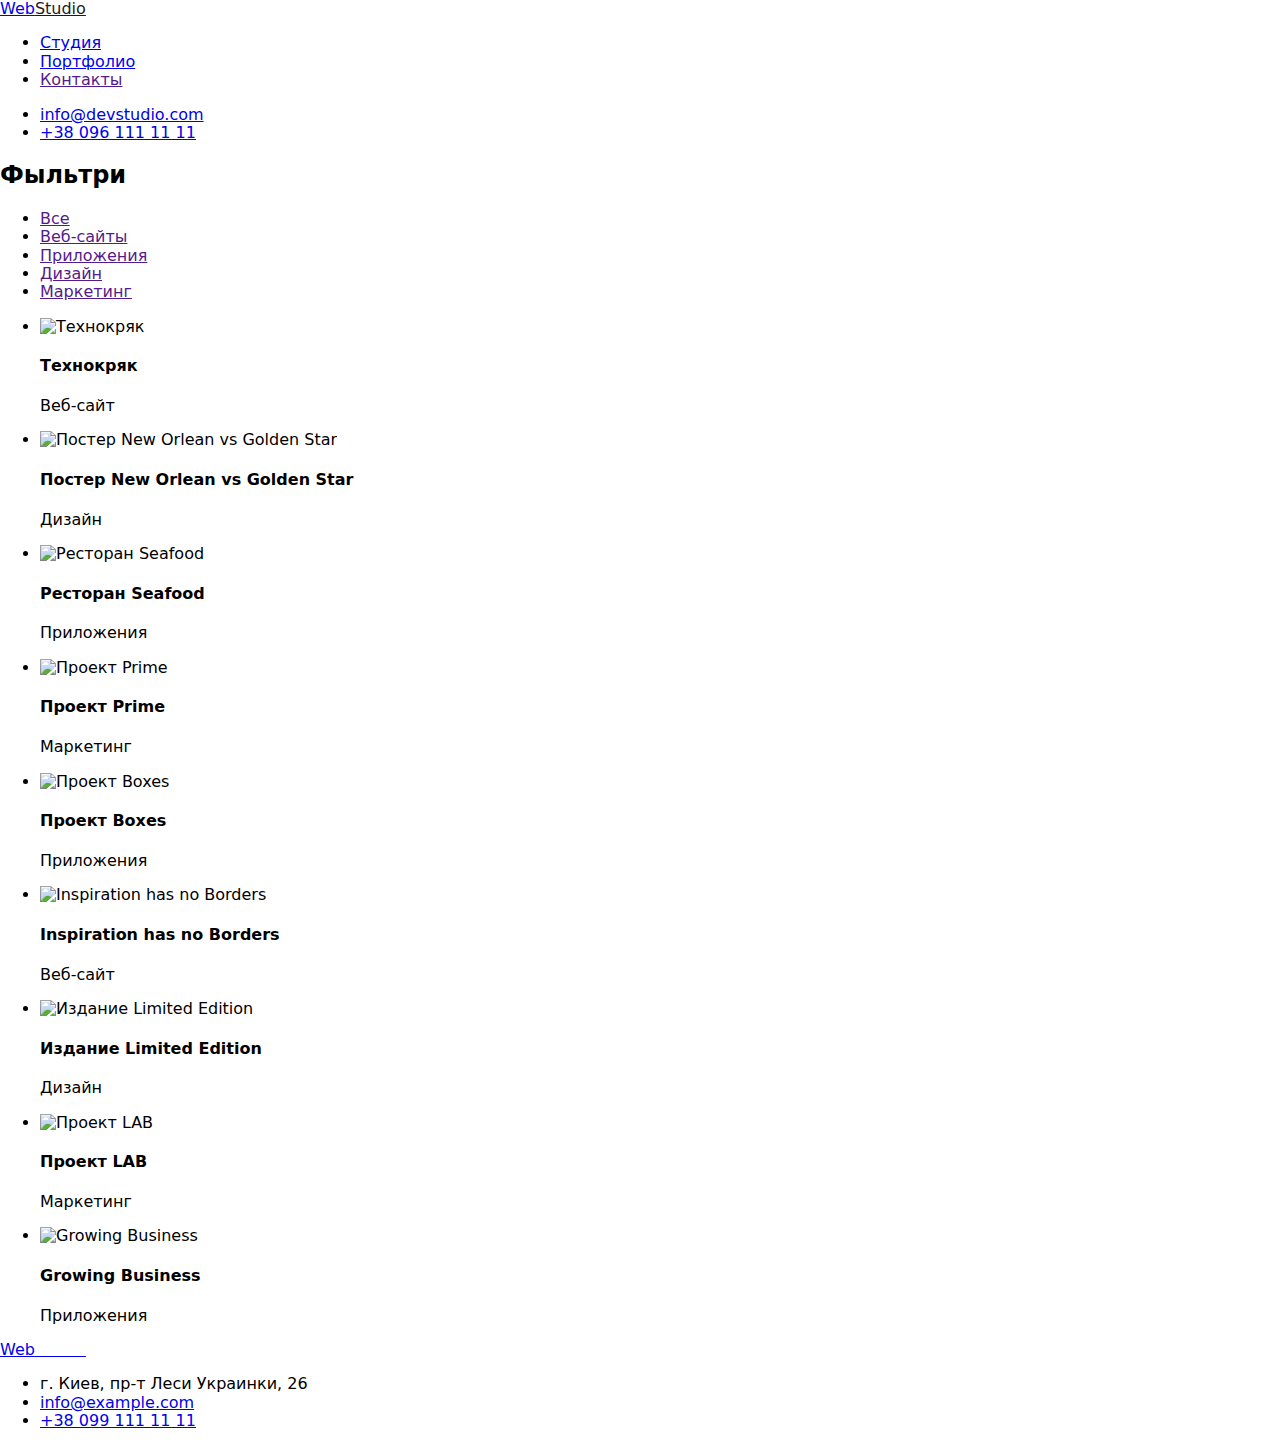
==== portfolio.html @ 4fbc5dbd "html" ====
<!DOCTYPE html>
<html lang="ru">
  <head>
    <meta charset="UTF-8" />
    <meta name="viewport" content="width=device-width, initial-scale=1.0" />
    <link
      href="https://fonts.googleapis.com/css2?family=Oleo+Script&family=Raleway:wght@700&family=Roboto:ital,wght@0,400;0,500;0,700;0,900;1,700&display=swap"
      rel="stylesheet"
    />
    <link
      rel="stylesheet"
      href="https://cdnjs.cloudflare.com/ajax/libs/modern-normalize/1.0.0/modern-normalize.min.css"
    />
    <link rel="stylesheet" href="css/style.css" />
    <title>WebStudio</title>
  </head>
  <body>
    <!--Верхняя линия-->
    <header>
      <div class="container">
        <div class="header-box">
          <a href="./index.html" class="logo"
            >Web<span style="color: #212121">Studio</span></a
          >
          <nav class="nav">
            <ul class="sait-nav">
              <li class="item"><a href="index.html" class="link">Студия</a></li>
              <li class="item portfolio-visited">
                <a href="portfolio.html" class="link">Портфолио</a>
              </li>
              <li class="item"><a href="" class="link">Контакты</a></li>
            </ul>
          </nav>
          <ul class="link-header">
            <li class="item">
              <a href="mailto:info@devstudio.com" class="link"
                >info@devstudio.com</a
              >
            </li>
            <li class="item">
              <a href="tel:+380961111111" class="link">+38 096 111 11 11</a>
            </li>
          </ul>
        </div>
      </div>
    </header>
    <!--Основной контент-->
    <main>
      <!--Фыльтри-->
      <section class="section">
        <div class="container">
          <h2 class="section-title visually-hidden">Фыльтри</h2>
          <ul class="filter">
            <li class="item"><a href="" class="link filter-btn">Все</a></li>
            <li class="item">
              <a href="" class="link filter-btn">Веб-сайты</a>
            </li>
            <li class="item">
              <a href="" class="link filter-btn">Приложения</a>
            </li>
            <li class="item"><a href="" class="link filter-btn">Дизайн</a></li>
            <li class="item">
              <a href="" class="link filter-btn">Маркетинг</a>
            </li>
          </ul>
          <!--Проекты-->
          <ul class="project">
            <li class="item">
              <img
                src="./Img/Portfolio/img.png"
                alt="Технокряк"
                width="370"
                class="project-img"
              />
              <div class="project-content">
                <h4 class="title">Технокряк</h4>
                <p class="text">Веб-сайт</p>
              </div>
            </li>

            <li class="item">
              <img
                src="./Img/Portfolio/img(1).png"
                alt="Постер New Orlean vs Golden Star"
                width="370"
                class="project-img"
              />
              <div class="project-content">
                <h4 class="title">Постер New Orlean vs Golden Star</h4>
                <p class="text">Дизайн</p>
              </div>
            </li>

            <li class="item">
              <img
                src="./Img/Portfolio/img(2).png"
                alt="Ресторан Seafood"
                width="370"
                class="project-img"
              />
              <div class="project-content">
                <h4 class="title">Ресторан Seafood</h4>
                <p class="text">Приложения</p>
              </div>
            </li>

            <li class="item">
              <img
                src="./Img/Portfolio/img(3).png"
                alt="Проект Prime"
                class="project-img"
                width="370"
              />
              <div class="project-content">
                <h4 class="title">Проект Prime</h4>
                <p class="text">Маркетинг</p>
              </div>
            </li>

            <li class="item">
              <img
                src="./Img/Portfolio/img(4).png"
                alt="Проект Boxes"
                class="project-img"
                width="370"
              />
              <div class="project-content">
                <h4 class="title">Проект Boxes</h4>
                <p class="text">Приложения</p>
              </div>
            </li>

            <li class="item">
              <img
                src="./Img/Portfolio/img(5).png"
                alt="Inspiration has no Borders"
                width="370"
                class="project-img"
              />
              <div class="project-content">
                <h4 class="title">Inspiration has no Borders</h4>
                <p class="text">Веб-сайт</p>
              </div>
            </li>

            <li class="item">
              <img
                src="./Img/Portfolio/img(6).png"
                alt="Издание Limited Edition"
                width="370"
                class="project-img"
              />
              <div class="project-content">
                <h4 class="title">Издание Limited Edition</h4>
                <p class="text">Дизайн</p>
              </div>
            </li>

            <li class="item">
              <img
                src="./Img/Portfolio/img(7).png"
                alt="Проект LAB"
                width="370"
                class="project-img"
              />
              <div class="project-content">
                <h4 class="title">Проект LAB</h4>
                <p class="text">Маркетинг</p>
              </div>
            </li>

            <li class="item">
              <img
                src="./Img/Portfolio/img(8).png"
                alt="Growing Business"
                width="370"
                class="project-img"
              />
              <div class="project-content">
                <h4 class="title">Growing Business</h4>
                <p class="text">Приложения</p>
              </div>
            </li>
          </ul>
        </div>
      </section>
    </main>
    <!--Подвал-->
    <footer class="footer">
      <div class="container footer">
        <a href="./index.html" lang="en" class="logo"
          >Web<span style="color: #ffffff">Studio</span>
        </a>
        <ul class="link-footer">
          <li>г. Киев, пр-т Леси Украинки, 26</li>
          <li class="link">
            <a href="mailto:info@example.com">info@example.com</a>
          </li>
          <li class="link">
            <a href="tel:+380991111111">+38 099 111 11 11</a>
          </li>
        </ul>
      </div>
    </footer>
  </body>
</html>
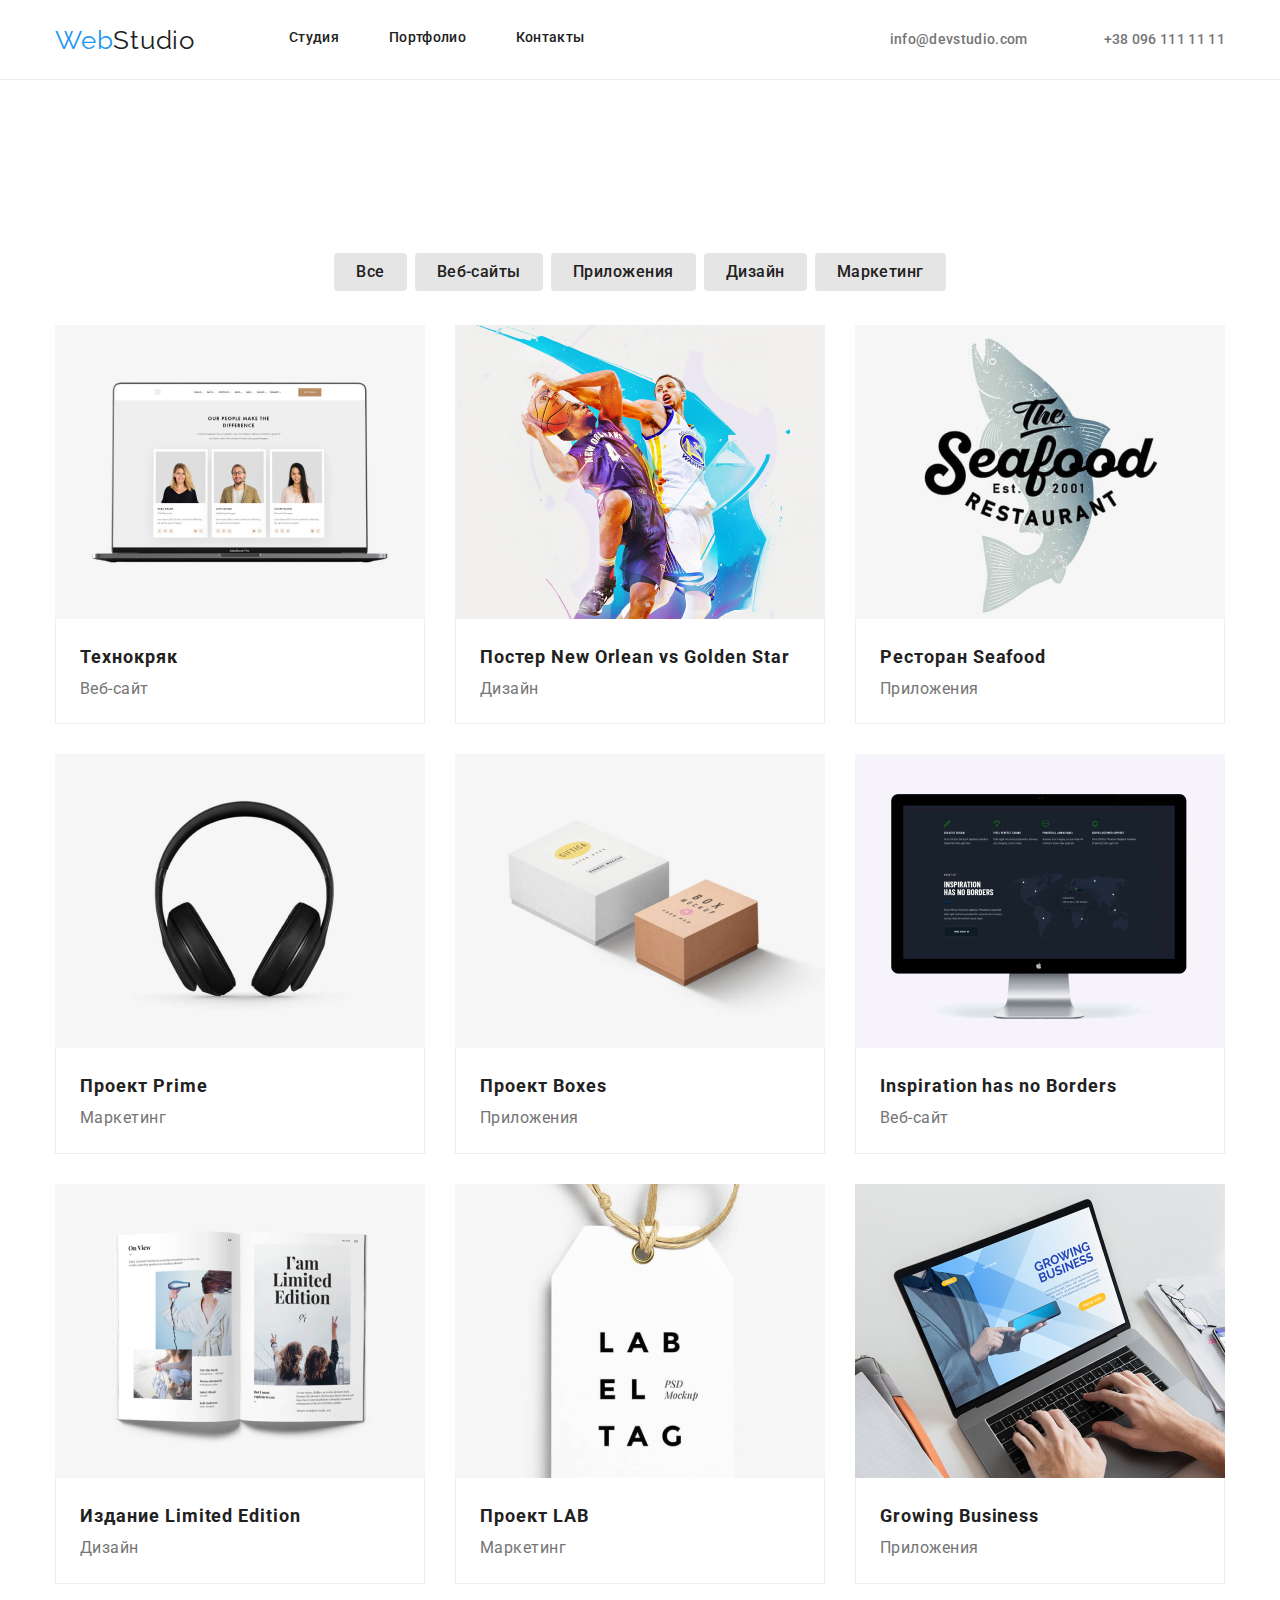
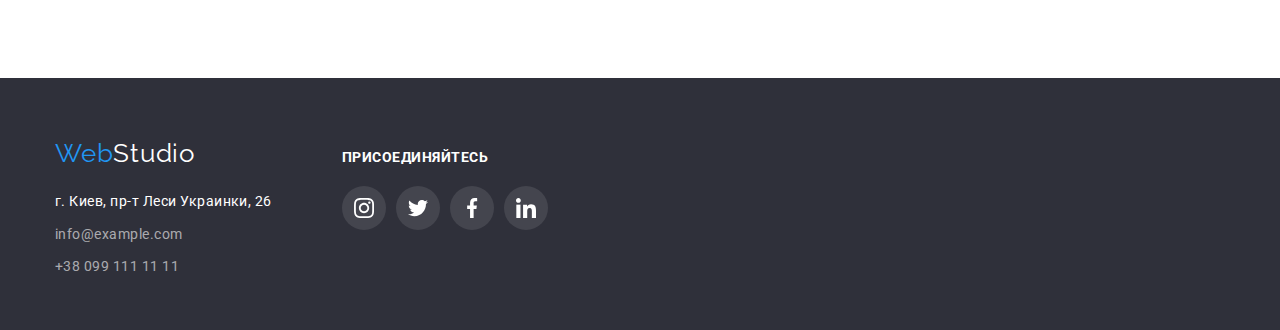
==== commit 4d5bf0be: "update html" ====
--- a/portfolio.html
+++ b/portfolio.html
@@ -16,7 +16,7 @@
   </head>
   <body>
     <!--Верхняя линия-->
-    <header>
+      <header>
       <div class="container">
         <div class="header-box">
           <a href="./index.html" class="logo"
@@ -24,7 +24,9 @@
           >
           <nav class="nav">
             <ul class="sait-nav">
-              <li class="item"><a href="index.html" class="link">Студия</a></li>
+              <li class="item">
+                <a href="index.html" class="link">Студия</a>
+              </li>
               <li class="item portfolio-visited">
                 <a href="portfolio.html" class="link">Портфолио</a>
               </li>
@@ -33,12 +35,30 @@
           </nav>
           <ul class="link-header">
             <li class="item">
-              <a href="mailto:info@devstudio.com" class="link"
-                >info@devstudio.com</a
-              >
-            </li>
-            <li class="item">
-              <a href="tel:+380961111111" class="link">+38 096 111 11 11</a>
+              <div class="link-box">
+                <a href="mailto:info@devstudio.com" class="link"
+                  ><svg class="icon" width="16px" height="20px">
+                    <use
+                      class="link-icon-item"
+                      href="./img/sprite.svg#envelope"
+                    ></use>
+                  </svg>
+                  info@devstudio.com</a
+                >
+              </div>
+            </li>
+            <li class="item">
+              <div class="link-box">
+                </a>
+                <a href="tel:+380961111111" class="link">
+                   <svg class="icon" width="16px" height="20px">
+                    <use
+                      class="link-icon-item"
+                      href="./img/sprite.svg#smartphone"
+                    ></use>
+                  </svg>
+                  +38 096 111 11 11</a>
+              </div>
             </li>
           </ul>
         </div>
@@ -65,8 +85,9 @@
           </ul>
           <!--Проекты-->
           <ul class="project">
-            <li class="item">
-              <img
+              <li class="item">
+          <a href="" class="project-img-link">    
+            <img
                 src="./Img/Portfolio/img.png"
                 alt="Технокряк"
                 width="370"
@@ -75,11 +96,12 @@
               <div class="project-content">
                 <h4 class="title">Технокряк</h4>
                 <p class="text">Веб-сайт</p>
-              </div>
-            </li>
-
-            <li class="item">
-              <img
+              </div></a>
+            </li>
+
+            <li class="item">
+             <a href="" class="project-img-link">
+                <img
                 src="./Img/Portfolio/img(1).png"
                 alt="Постер New Orlean vs Golden Star"
                 width="370"
@@ -89,10 +111,11 @@
                 <h4 class="title">Постер New Orlean vs Golden Star</h4>
                 <p class="text">Дизайн</p>
               </div>
-            </li>
-
-            <li class="item">
-              <img
+             </a>
+            </li>
+
+            <li class="item">
+           <a href="" class="project-img-link">   <img
                 src="./Img/Portfolio/img(2).png"
                 alt="Ресторан Seafood"
                 width="370"
@@ -101,11 +124,11 @@
               <div class="project-content">
                 <h4 class="title">Ресторан Seafood</h4>
                 <p class="text">Приложения</p>
-              </div>
-            </li>
-
-            <li class="item">
-              <img
+              </div></a>
+            </li>
+
+            <li class="item">
+        <a href="" class="project-img-link">      <img
                 src="./Img/Portfolio/img(3).png"
                 alt="Проект Prime"
                 class="project-img"
@@ -114,11 +137,11 @@
               <div class="project-content">
                 <h4 class="title">Проект Prime</h4>
                 <p class="text">Маркетинг</p>
-              </div>
-            </li>
-
-            <li class="item">
-              <img
+              </div></a>
+            </li>
+
+            <li class="item">
+          <a href="" class="project-img-link">    <img
                 src="./Img/Portfolio/img(4).png"
                 alt="Проект Boxes"
                 class="project-img"
@@ -127,11 +150,11 @@
               <div class="project-content">
                 <h4 class="title">Проект Boxes</h4>
                 <p class="text">Приложения</p>
-              </div>
-            </li>
-
-            <li class="item">
-              <img
+              </div></a>
+            </li>
+
+            <li class="item">
+          <a href="" class="project-img-link">    <img
                 src="./Img/Portfolio/img(5).png"
                 alt="Inspiration has no Borders"
                 width="370"
@@ -140,11 +163,11 @@
               <div class="project-content">
                 <h4 class="title">Inspiration has no Borders</h4>
                 <p class="text">Веб-сайт</p>
-              </div>
-            </li>
-
-            <li class="item">
-              <img
+              </div></a>
+            </li>
+
+            <li class="item">
+           <a href="" class="project-img-link">   <img
                 src="./Img/Portfolio/img(6).png"
                 alt="Издание Limited Edition"
                 width="370"
@@ -153,11 +176,11 @@
               <div class="project-content">
                 <h4 class="title">Издание Limited Edition</h4>
                 <p class="text">Дизайн</p>
-              </div>
-            </li>
-
-            <li class="item">
-              <img
+              </div></a>
+            </li>
+
+            <li class="item">
+           <a href="" class="project-img-link">   <img
                 src="./Img/Portfolio/img(7).png"
                 alt="Проект LAB"
                 width="370"
@@ -166,11 +189,11 @@
               <div class="project-content">
                 <h4 class="title">Проект LAB</h4>
                 <p class="text">Маркетинг</p>
-              </div>
-            </li>
-
-            <li class="item">
-              <img
+              </div></a>
+            </li>
+
+            <li class="item">
+         <a href="" class="project-img-link">     <img
                 src="./Img/Portfolio/img(8).png"
                 alt="Growing Business"
                 width="370"
@@ -179,7 +202,7 @@
               <div class="project-content">
                 <h4 class="title">Growing Business</h4>
                 <p class="text">Приложения</p>
-              </div>
+              </div></a>
             </li>
           </ul>
         </div>
@@ -188,18 +211,53 @@
     <!--Подвал-->
     <footer class="footer">
       <div class="container footer">
-        <a href="./index.html" lang="en" class="logo"
-          >Web<span style="color: #ffffff">Studio</span>
-        </a>
-        <ul class="link-footer">
-          <li>г. Киев, пр-т Леси Украинки, 26</li>
-          <li class="link">
-            <a href="mailto:info@example.com">info@example.com</a>
-          </li>
-          <li class="link">
-            <a href="tel:+380991111111">+38 099 111 11 11</a>
-          </li>
-        </ul>
+        <div>
+          <a href="./index.html" lang="en" class="logo"
+            >Web<span style="color: #ffffff">Studio</span>
+          </a>
+          <ul class="link-footer">
+            <li>г. Киев, пр-т Леси Украинки, 26</li>
+            <li class="link">
+              <a href="mailto:info@example.com">info@example.com</a>
+            </li>
+            <li class="link">
+              <a href="tel:+380991111111">+38 099 111 11 11</a>
+            </li>
+          </ul>
+        </div>
+        <div class="footer-social-container">
+          <h2 class="social-list-title">присоединяйтесь</h2>
+          <ul class="footer-social-list">
+            <li class="footer-social-item">
+              <a href="" class="footer-social-link"
+                ><svg class="social-list-icon">
+                  <use href="./Img/sprite.svg#instagram"></use>
+                </svg>
+              </a>
+            </li>
+            <li class="footer-social-item">
+              <a href="" class="footer-social-link"
+                ><svg class="social-list-icon">
+                  <use href="./Img/sprite.svg#twitter"></use>
+                </svg>
+              </a>
+            </li>
+            <li class="footer-social-item">
+              <a href="" class="footer-social-link"
+                ><svg class="social-list-icon">
+                  <use href="./Img/sprite.svg#facebook"></use>
+                </svg>
+              </a>
+            </li>
+            <li class="footer-social-item">
+              <a href="" class="footer-social-link"
+                ><svg class="social-list-icon">
+                  <use href="./Img/sprite.svg#linkedin"></use>
+                </svg>
+              </a>
+            </li>
+          </ul>
+        </div>
       </div>
     </footer>
   </body>
--- a/css/style.css
+++ b/css/style.css
@@ -0,0 +1,535 @@
+/* Навигация
+    1)index.html
+    2)portfolio */
+/* Основной цвет #212121 */
+/* Вторычний цвет #757575 */
+/* Цвет белый #ffffff */
+/* Акцент #2196F3 */
+/* Цвет фона #E5E5E5*/
+/* Вторычний цвет фона 2F303A*/
+/* Убирает отсутпи */
+
+/* Текст Roboto 400 500 700 900  sans-serif*/
+/* Текст Raleway 700  sans-serif*/
+
+/* Изменяем на тип блока бордер-бокс */
+
+*,
+*::before,
+*::after {
+  box-sizing: border-box;
+}
+html {
+  box-sizing: inherit;
+}
+:root {
+  --primary-text-color: #757575;
+  --title-text-color: #212121;
+  --accent-color: #2196f3;
+  --primary-background-color: #e5e5e5;
+  --white-color: #ffffff;
+  --footer-background: #2f303a;
+  --footer-link-color: rgba(255, 255, 255, 0.6);
+  /* index.html */
+  --team-background: #f5f4fa;
+  --hero-background: #2f303a;
+  --hero-gradient: rgba(47, 48, 58, 0.4);
+}
+/* Скривает текст */
+.visually-hidden {
+  position: absolute;
+  width: 1px;
+  height: 1px;
+  margin: -1px;
+  border: 0;
+  padding: 0;
+  white-space: nowrap;
+  clip-path: inset(100%);
+  clip: rect(0 0 0 0);
+  overflow: hidden;
+}
+/* Body */
+body {
+  color: var(--primary-text-color);
+  background-color: var(--white-color);
+  font-family: roboto, sans-serif;
+  letter-spacing: 0.03em;
+  /* Убирает автоматические отступи */
+  margin: 0px;
+}
+
+/* Убирает подчеркивание ссылок */
+a {
+  text-decoration: none;
+}
+
+/* Удаляет точки возли списков */
+li {
+  list-style: none;
+}
+ul {
+  padding-left: 0px;
+  padding: 0px;
+  margin: 0px;
+}
+
+/* Header */
+.portfolio-visited .link:visited {
+  color: var(--accent-color);
+}
+.index-visited .link:visited {
+  color: var(--accent-color);
+}
+header {
+  height: 80px;
+  letter-spacing: 0.02em;
+  border-bottom: 1px solid #ececec;
+}
+.header-box {
+  display: flex;
+  align-items: center;
+}
+/* Цвет и ховери ссылок */
+
+/* SAIT-nav */
+.nav {
+  margin-left: 94px;
+}
+.sait-nav {
+  display: flex;
+}
+.sait-nav .item + .item {
+  margin-left: 50px;
+}
+.sait-nav a {
+  display: block;
+  padding-top: 30px;
+  padding-bottom: 35px;
+
+  color: var(--title-text-color);
+
+  font-weight: 500;
+  font-size: 14px;
+  line-height: 1.14;
+}
+
+.sait-nav .link:hover,
+.sait-nav .link:focus {
+  color: var(--accent-color);
+}
+
+/* LINK-header */
+.link-header {
+  display: flex;
+  margin-left: auto;
+}
+.link-header .item + .item {
+  margin-left: 50px;
+}
+.link-header a {
+  padding-top: 30px;
+  padding-bottom: 30px;
+
+  color: var(--primary-text-color);
+  font-weight: 500;
+  font-size: 14px;
+  line-height: 1.14;
+}
+
+.link-header .link:hover,
+.link-header .link:focus {
+  color: var(--accent-color);
+}
+
+.link-box .link {
+  display: flex;
+  justify-content: center;
+  align-items: center;
+  color: var(--primary-text-color);
+}
+.link .icon {
+  margin-right: 10px;
+  padding: 0;
+}
+.link-icon-item {
+  fill: currentColor;
+}
+
+/* ===============Logo ================*/
+.logo {
+  color: var(--accent-color);
+  font-family: Raleway, sans-serif;
+  font-size: 26px;
+  line-height: 1.2;
+  letter-spacing: 0.03em;
+}
+
+/* ==============Footer============== */
+.container.footer {
+  display: flex;
+  justify-content: left;
+  padding-top: 60px;
+  padding-bottom: 60px;
+}
+.footer {
+  height: 252px;
+  color: var(--white-color);
+  background-color: var(--footer-background);
+  font-size: 14px;
+  line-height: 1.7;
+}
+.link-footer .link a {
+  color: var(--footer-link-color);
+}
+.link-footer .link {
+  margin-top: 9px;
+}
+.link-footer {
+  margin-top: 20px;
+}
+
+.footer-social-container {
+  margin-left: 70px;
+}
+.social-list-title {
+  margin: 0;
+  margin-bottom: 20px;
+
+  font-weight: 700;
+  font-size: 14px;
+  line-height: 1.14;
+  text-transform: uppercase;
+  padding-top: 12px;
+}
+.footer-social-link {
+  display: flex;
+  justify-content: center;
+  align-items: center;
+
+  background-color: rgba(255, 255, 255, 0.1);
+  color: var(--white-color);
+
+  border-radius: 50%;
+  width: 44px;
+  height: 44px;
+}
+.footer-social-link:hover,
+.footer-social-link:focus {
+  background-color: var(--accent-color);
+}
+.footer-social-list {
+  display: flex;
+}
+.footer-social-item {
+  margin-right: 10px;
+}
+.social-list-icon {
+  fill: currentColor;
+}
+/* CONTAINER */
+.container {
+  width: 1200px;
+  padding-left: 15px;
+  padding-right: 15px;
+  margin-left: auto;
+  margin-right: auto;
+}
+
+/* INDEX.HTML */
+/* Hero */
+.hero-background {
+  background-image: linear-gradient(
+      to right,
+      var(--hero-gradient),
+      var(--hero-gradient)
+    ),
+    url(../Img/hero-backgraund.jpg);
+  background-repeat: no-repeat;
+  background-size: cover;
+
+  height: 600px;
+  margin-top: 0px;
+
+  background-color: var(--hero-background);
+  letter-spacing: 0.06em;
+  text-align: center;
+}
+.container.hero {
+  padding-top: 200px;
+  padding-bottom: 200px;
+}
+
+.hero-title {
+  color: var(--white-color);
+  font-weight: 900;
+  font-size: 44px;
+  line-height: 1.36;
+  margin-top: 0px;
+  margin-bottom: 30px;
+}
+
+.hero .link {
+  color: var(--white-color);
+  background-color: var(--accent-color);
+}
+.hero-btn {
+  display: inline-block;
+  padding: 10px 32px;
+  border-radius: 4px;
+  text-align: center;
+  min-width: 200px;
+}
+/* Section */
+.section {
+  padding-top: 94px;
+}
+.section-title {
+  color: var(--title-text-color);
+  font-weight: 700;
+  font-size: 36px;
+  line-height: 1.16;
+  text-align: center;
+
+  margin: 0px;
+  padding-bottom: 50px;
+}
+
+/* Advantage-приемущества */
+
+.advantage-box {
+  display: flex;
+  justify-content: space-around;
+}
+.advantage > .item + .item {
+  margin-left: 30px;
+}
+.advantage-icon-container {
+  display: flex;
+  justify-content: center;
+  align-items: center;
+  margin-bottom: 30px;
+  height: 120px;
+
+  background-color: var(--team-background);
+}
+.advantage .title {
+  color: var(--title-text-color);
+  font-weight: 700;
+  font-size: 14px;
+  line-height: 1.14;
+
+  margin: 0px;
+  margin-bottom: 10px;
+}
+.advantage .text {
+  font-size: 14px;
+  line-height: 1.7;
+  margin: 0px;
+}
+/* what-we-do */
+.what-do-box {
+  display: flex;
+  padding-bottom: 94px;
+}
+.what-do-box > .item {
+  justify-content: space-around;
+}
+.what-do-box > .item + .item {
+  margin-left: 30px;
+}
+
+/* Team-команда */
+.section-team {
+  background-color: var(--team-background);
+}
+.team-box {
+  display: flex;
+  padding-bottom: 94px;
+}
+.team-box > .item {
+  justify-content: space-between;
+}
+.team > .item + .item {
+  margin-left: 30px;
+}
+.team .card-bg {
+  background-color: #fff;
+  box-shadow: 0px 1px 3px rgba(0, 0, 0, 0.12), 0px 1px 1px rgba(0, 0, 0, 0.14),
+    0px 2px 1px rgba(0, 0, 0, 0.2);
+  border-radius: 0px 0px 4px 4px;
+}
+
+.team .name {
+  color: var(--title-text-color);
+  font-weight: 500;
+  font-size: 16px;
+  line-height: 1.2;
+  margin: 0px;
+  margin-bottom: 10px;
+  text-align: center;
+}
+.team-img {
+  margin-bottom: 30px;
+}
+.team .work {
+  font-size: 16px;
+  line-height: 1.2;
+  margin: 0px;
+  text-align: center;
+}
+.social-list-icon {
+  height: 20px;
+  width: 20px;
+  fill: currentColor;
+}
+
+.social-list-item-link:hover,
+.social-list-item-link:focus {
+  color: var(--white-color);
+  background-color: var(--accent-color);
+}
+.social-list-item-link {
+  display: flex;
+  justify-content: center;
+  align-items: center;
+  color: #afb1b8;
+  border-radius: 50%;
+  width: 44px;
+  height: 44px;
+}
+.social-list {
+  display: flex;
+  padding: 16px 32px 30px;
+}
+.social-list-item {
+  border-radius: 50%;
+  width: 44px;
+  height: 44px;
+
+  color: #afb1b8;
+}
+.social-list > .social-list-item + .social-list-item {
+  margin-left: 10px;
+}
+
+/* Customers */
+.customers-list {
+  display: flex;
+  justify-content: space-between;
+  padding-bottom: 94px;
+}
+.customers-list .customers-link {
+  display: flex;
+  align-items: center;
+  justify-content: center;
+  color: #757575;
+  height: 90px;
+  width: 170px;
+  border: 1px solid #afb1b8;
+  border-radius: 4px;
+}
+.customers-link:hover,
+.customers-link:focus {
+  color: var(--accent-color);
+  border: 1px solid var(--accent-color);
+}
+
+.customers-icon {
+  height: 65px;
+  width: 65px;
+  fill: currentColor;
+}
+
+/* PORTFOLIO.HTML
+Filter-фыльтри*/
+.filter {
+  display: flex;
+  padding-bottom: 34px;
+  padding-top: 79px;
+  justify-content: center;
+}
+
+.filter .item + .item {
+  margin-left: 8px;
+}
+.filter-title {
+  color: var(--title-text-color);
+}
+.filter .link {
+  color: var(--title-text-color);
+  background-color: var(--primary-background-color);
+  font-weight: 500;
+  font-size: 16px;
+  line-height: 1.6;
+}
+.filter .link:hover,
+.filter .link:focus {
+  color: var(--white-color);
+  background-color: var(--accent-color);
+  box-shadow: 0px 3px 1px rgba(0, 0, 0, 0.1), 0px 1px 2px rgba(0, 0, 0, 0.08),
+    0px 2px 2px rgba(0, 0, 0, 0.12);
+}
+.filter-btn {
+  display: inline-block;
+  padding: 6px 22px;
+  border-radius: 4px;
+}
+/* Project */
+.project {
+  display: flex;
+  flex-wrap: wrap;
+  margin-left: -30px;
+  margin-top: -30px;
+  letter-spacing: 0.06em;
+  margin-bottom: 94px;
+}
+.project-img-link {
+  display: inline-block;
+  margin: 0;
+  color: var(--primary-text-color);
+}
+.project-img-link:hover,
+.project-img-link:focus {
+  box-shadow: 0px 1px 1px rgba(0, 0, 0, 0.12), 0px 4px 4px rgba(0, 0, 0, 0.06),
+    1px 4px 6px rgba(0, 0, 0, 0.16);
+}
+
+.project .item {
+  margin-left: 30px;
+  margin-top: 30px;
+  flex-basis: calc(100% / 3 - 30px);
+}
+.project-content {
+  border-right-width: 1px;
+  border-right-style: solid;
+  border-right-color: #eeeeee;
+
+  border-bottom-width: 1px;
+  border-bottom-style: solid;
+  border-bottom-color: #eeeeee;
+
+  border-left-width: 1px;
+  border-left-style: solid;
+  border-left-color: #eeeeee;
+
+  padding: 20px 24px;
+}
+
+.project .title {
+  color: var(--title-text-color);
+  font-weight: 700;
+  font-size: 18px;
+  line-height: 2;
+  margin: 0;
+}
+.project .text {
+  font-size: 16px;
+  line-height: 1.8;
+  letter-spacing: 0.03em;
+  margin: 0;
+}
+.project-img {
+  display: block;
+  max-width: 100%;
+  height: auto;
+}
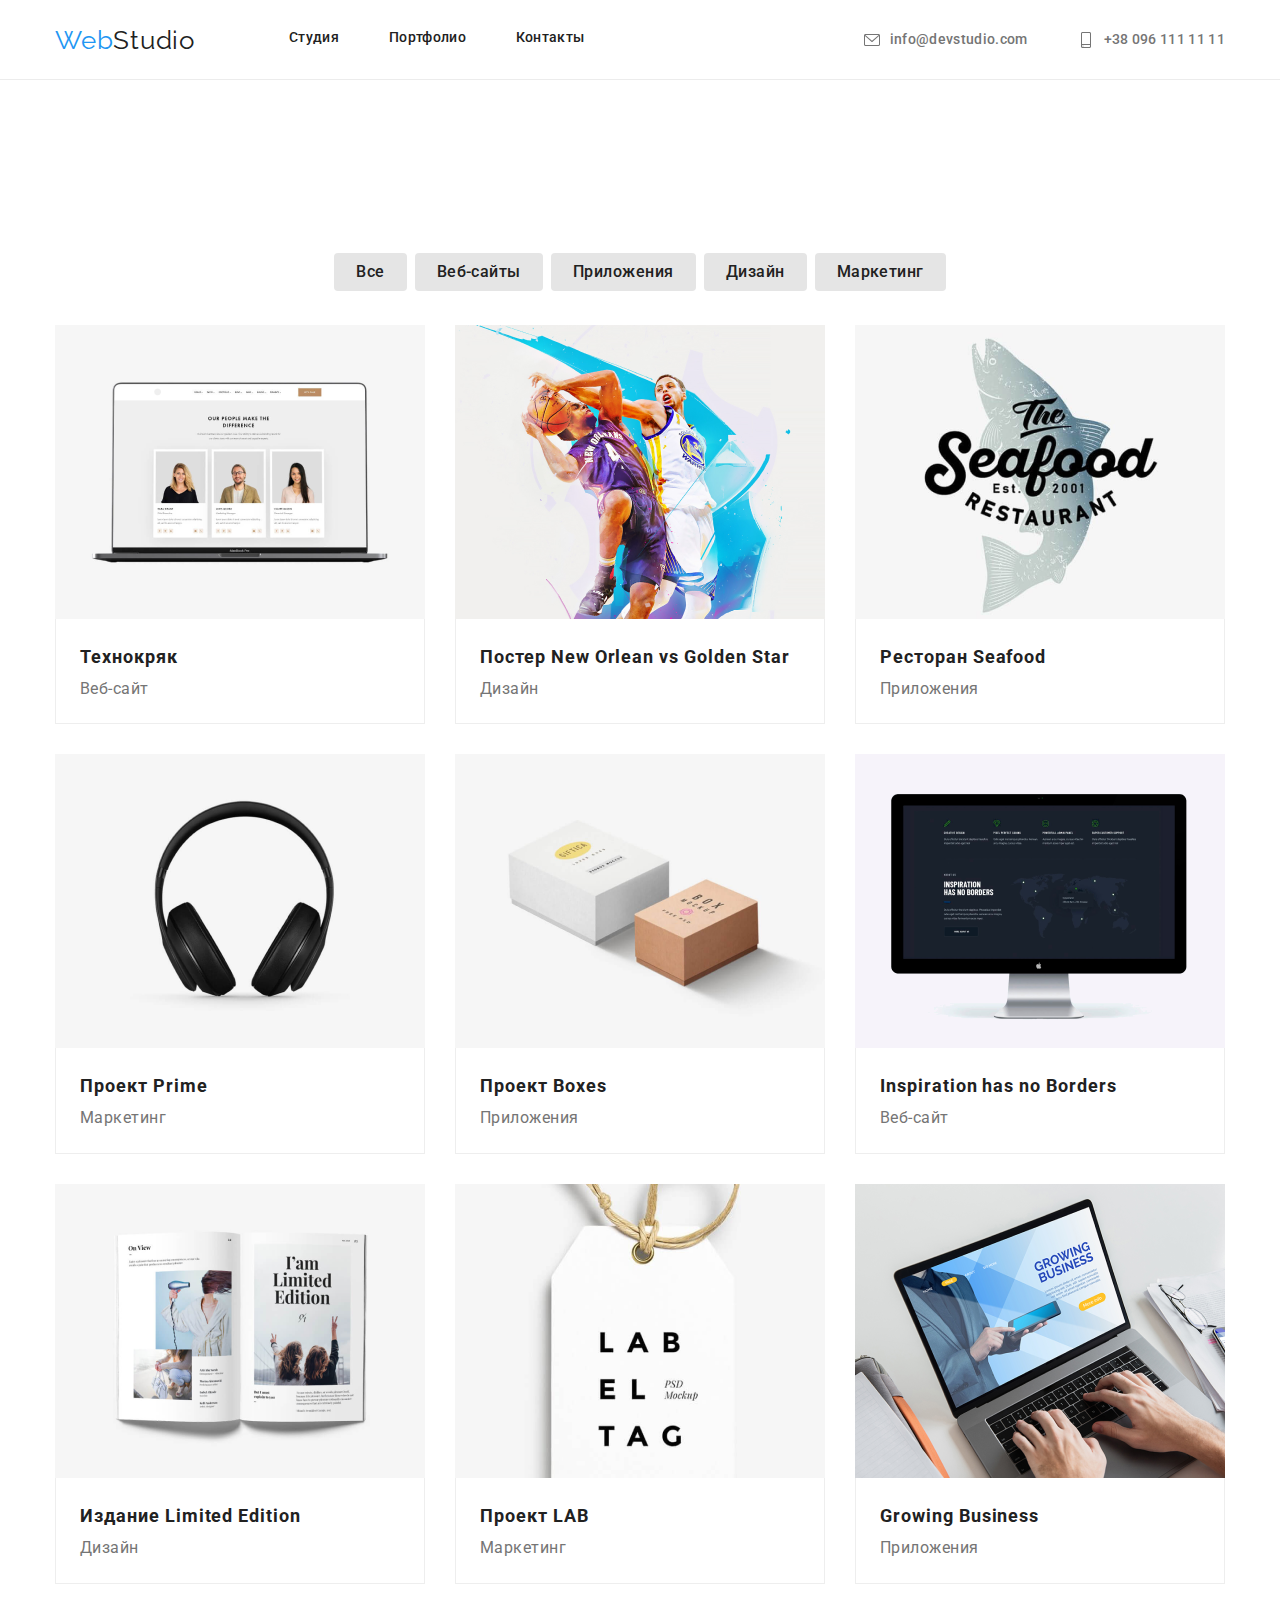
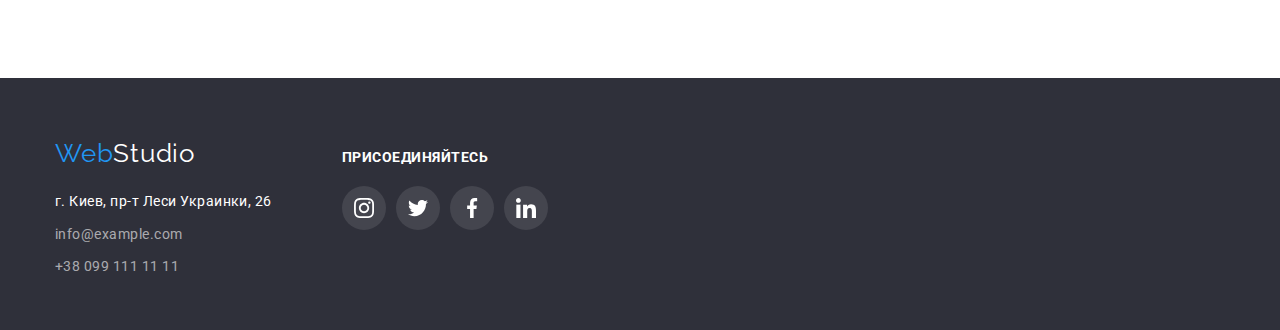
==== commit 0771153b: "Update portfolio.html" ====
--- a/portfolio.html
+++ b/portfolio.html
@@ -40,7 +40,7 @@
                   ><svg class="icon" width="16px" height="20px">
                     <use
                       class="link-icon-item"
-                      href="./img/sprite.svg#envelope"
+                      href="./Img/sprite.svg#envelope"
                     ></use>
                   </svg>
                   info@devstudio.com</a
@@ -54,7 +54,7 @@
                    <svg class="icon" width="16px" height="20px">
                     <use
                       class="link-icon-item"
-                      href="./img/sprite.svg#smartphone"
+                      href="./Img/sprite.svg#smartphone"
                     ></use>
                   </svg>
                   +38 096 111 11 11</a>
